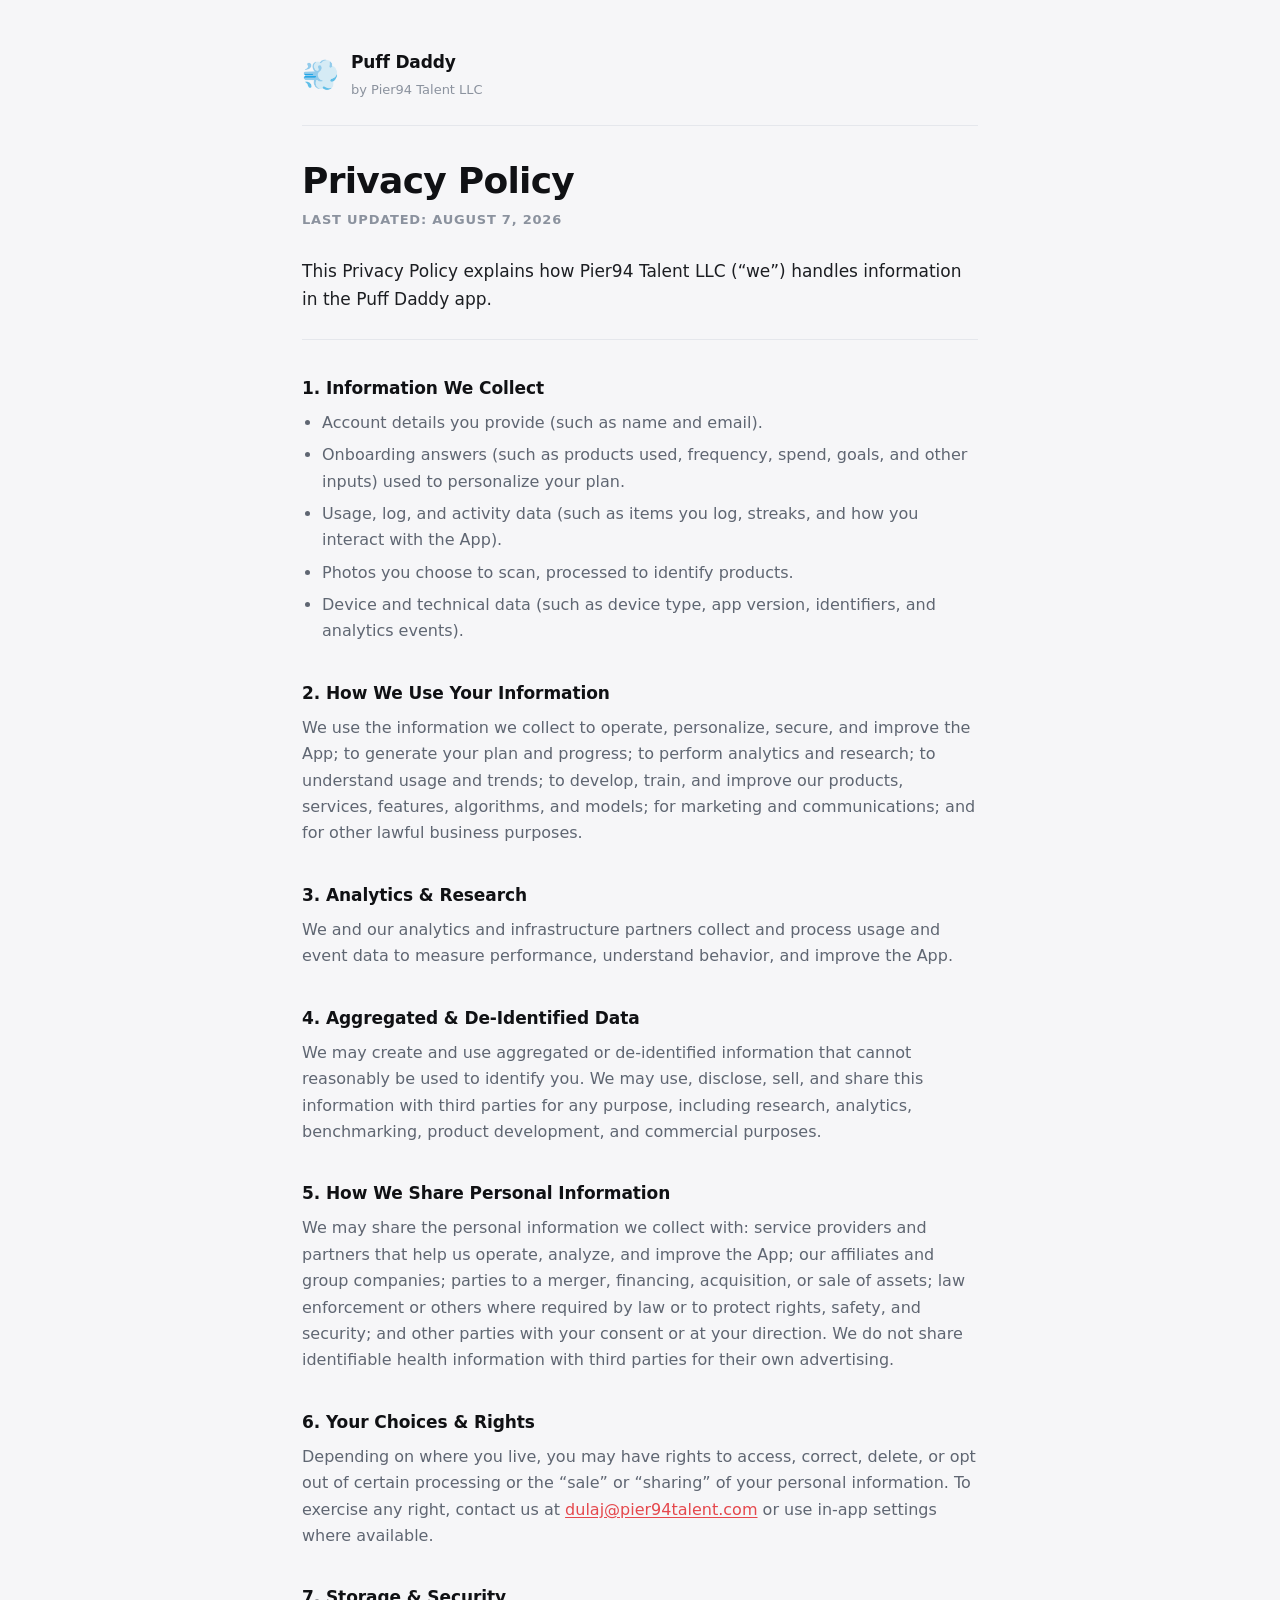
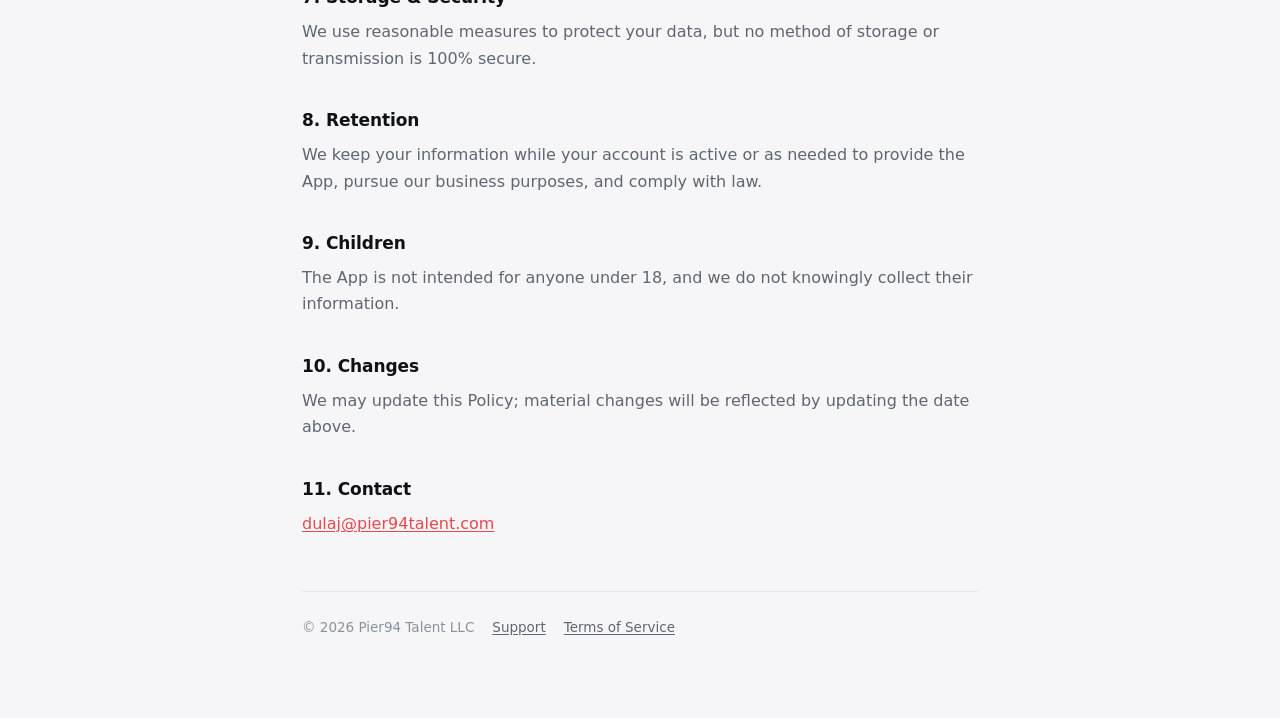
==== privacy.html @ 1862668e "Puff Daddy support, privacy policy and terms pages" ====
<!doctype html>
<html lang="en">
<head>
<meta charset="utf-8">
<meta name="viewport" content="width=device-width, initial-scale=1">
<title>Privacy Policy — Puff Daddy</title>
<meta name="description" content="How Pier94 Talent LLC handles information in the Puff Daddy app.">
<link rel="stylesheet" href="style.css">
</head>
<body>
<div class="wrap">

  <header class="site">
    <span class="mark">💨</span>
    <div>
      <a class="name" href="index.html">Puff Daddy</a><br>
      <span class="by">by Pier94 Talent LLC</span>
    </div>
  </header>

  <h1>Privacy Policy</h1>
  <p class="updated">Last updated: August 7, 2026</p>

  <p class="intro">This Privacy Policy explains how Pier94 Talent LLC (“we”) handles information in the Puff Daddy app.</p>

  <h2>1. Information We Collect</h2>
  <ul>
    <li>Account details you provide (such as name and email).</li>
    <li>Onboarding answers (such as products used, frequency, spend, goals, and other inputs) used to personalize your plan.</li>
    <li>Usage, log, and activity data (such as items you log, streaks, and how you interact with the App).</li>
    <li>Photos you choose to scan, processed to identify products.</li>
    <li>Device and technical data (such as device type, app version, identifiers, and analytics events).</li>
  </ul>

  <h2>2. How We Use Your Information</h2>
  <p>We use the information we collect to operate, personalize, secure, and improve the App; to generate your plan and progress; to perform analytics and research; to understand usage and trends; to develop, train, and improve our products, services, features, algorithms, and models; for marketing and communications; and for other lawful business purposes.</p>

  <h2>3. Analytics &amp; Research</h2>
  <p>We and our analytics and infrastructure partners collect and process usage and event data to measure performance, understand behavior, and improve the App.</p>

  <h2>4. Aggregated &amp; De-Identified Data</h2>
  <p>We may create and use aggregated or de-identified information that cannot reasonably be used to identify you. We may use, disclose, sell, and share this information with third parties for any purpose, including research, analytics, benchmarking, product development, and commercial purposes.</p>

  <h2>5. How We Share Personal Information</h2>
  <p>We may share the personal information we collect with: service providers and partners that help us operate, analyze, and improve the App; our affiliates and group companies; parties to a merger, financing, acquisition, or sale of assets; law enforcement or others where required by law or to protect rights, safety, and security; and other parties with your consent or at your direction. We do not share identifiable health information with third parties for their own advertising.</p>

  <h2>6. Your Choices &amp; Rights</h2>
  <p>Depending on where you live, you may have rights to access, correct, delete, or opt out of certain processing or the “sale” or “sharing” of your personal information. To exercise any right, contact us at <a href="mailto:dulaj@pier94talent.com">dulaj@pier94talent.com</a> or use in-app settings where available.</p>

  <h2>7. Storage &amp; Security</h2>
  <p>We use reasonable measures to protect your data, but no method of storage or transmission is 100% secure.</p>

  <h2>8. Retention</h2>
  <p>We keep your information while your account is active or as needed to provide the App, pursue our business purposes, and comply with law.</p>

  <h2>9. Children</h2>
  <p>The App is not intended for anyone under 18, and we do not knowingly collect their information.</p>

  <h2>10. Changes</h2>
  <p>We may update this Policy; material changes will be reflected by updating the date above.</p>

  <h2>11. Contact</h2>
  <p><a href="mailto:dulaj@pier94talent.com">dulaj@pier94talent.com</a></p>

  <footer class="site">
    <span>© 2026 Pier94 Talent LLC</span>
    <a href="index.html">Support</a>
    <a href="terms.html">Terms of Service</a>
  </footer>

</div>
</body>
</html>
---- style.css ----
/* Puff Daddy public legal + support pages.
   Matches the app's Cal-AI black-and-white look. No dependencies — these pages
   must stay reachable forever, so nothing here loads from a CDN. */

:root {
  --ink: #101114;
  --text: #1c1e22;
  --muted: #5f6672;
  --faint: #8b929e;
  --bg: #f6f6f8;
  --surface: #ffffff;
  --rule: #e5e7ec;
  --accent: #e5484d;
}
@media (prefers-color-scheme: dark) {
  :root {
    --ink: #f4f5f7;
    --text: #e7e9ee;
    --muted: #a2aab8;
    --faint: #79818f;
    --bg: #0f1114;
    --surface: #16181d;
    --rule: #262a31;
    --accent: #ff6b6f;
  }
}

* { box-sizing: border-box; }

body {
  margin: 0;
  background: var(--bg);
  color: var(--text);
  font: 16px/1.65 -apple-system, BlinkMacSystemFont, "Segoe UI", system-ui, sans-serif;
  -webkit-font-smoothing: antialiased;
}

.wrap { max-width: 720px; margin: 0 auto; padding: 48px 22px 80px; }

header.site {
  display: flex; align-items: center; gap: 12px;
  padding-bottom: 22px; margin-bottom: 34px;
  border-bottom: 1px solid var(--rule);
}
header.site .mark { font-size: 30px; line-height: 1; }
header.site .name {
  font-size: 17px; font-weight: 700; color: var(--ink);
  letter-spacing: -.01em; text-decoration: none;
}
header.site .by { font-size: 13px; color: var(--faint); }

h1 {
  font-size: clamp(28px, 5vw, 36px); line-height: 1.15; letter-spacing: -.02em;
  font-weight: 800; color: var(--ink); margin: 0 0 8px;
}
.updated {
  font-size: 13px; color: var(--faint); margin: 0 0 26px;
  text-transform: uppercase; letter-spacing: .06em; font-weight: 600;
}
.intro {
  font-size: 17px; color: var(--text); margin: 0 0 34px;
  padding-bottom: 26px; border-bottom: 1px solid var(--rule);
}

h2 {
  font-size: 17px; font-weight: 700; color: var(--ink);
  margin: 34px 0 8px; letter-spacing: -.005em;
}
p { margin: 0 0 14px; color: var(--muted); }
ul { margin: 0 0 14px; padding-left: 20px; color: var(--muted); }
li { margin-bottom: 6px; }

a { color: var(--accent); text-decoration: underline; text-underline-offset: 2px; }
a:focus-visible { outline: 2px solid var(--accent); outline-offset: 3px; border-radius: 3px; }

.card {
  background: var(--surface); border: 1px solid var(--rule);
  border-radius: 14px; padding: 22px 24px; margin: 0 0 18px;
}
.card h2 { margin-top: 0; }

.links { display: flex; flex-wrap: wrap; gap: 10px; margin-top: 8px; }
.links a {
  display: inline-block; text-decoration: none; font-size: 14.5px; font-weight: 600;
  color: var(--ink); background: var(--surface);
  border: 1px solid var(--rule); border-radius: 999px; padding: 9px 17px;
}

footer.site {
  margin-top: 54px; padding-top: 24px; border-top: 1px solid var(--rule);
  font-size: 13.5px; color: var(--faint);
  display: flex; flex-wrap: wrap; gap: 8px 18px; align-items: center;
}
footer.site a { color: var(--muted); }
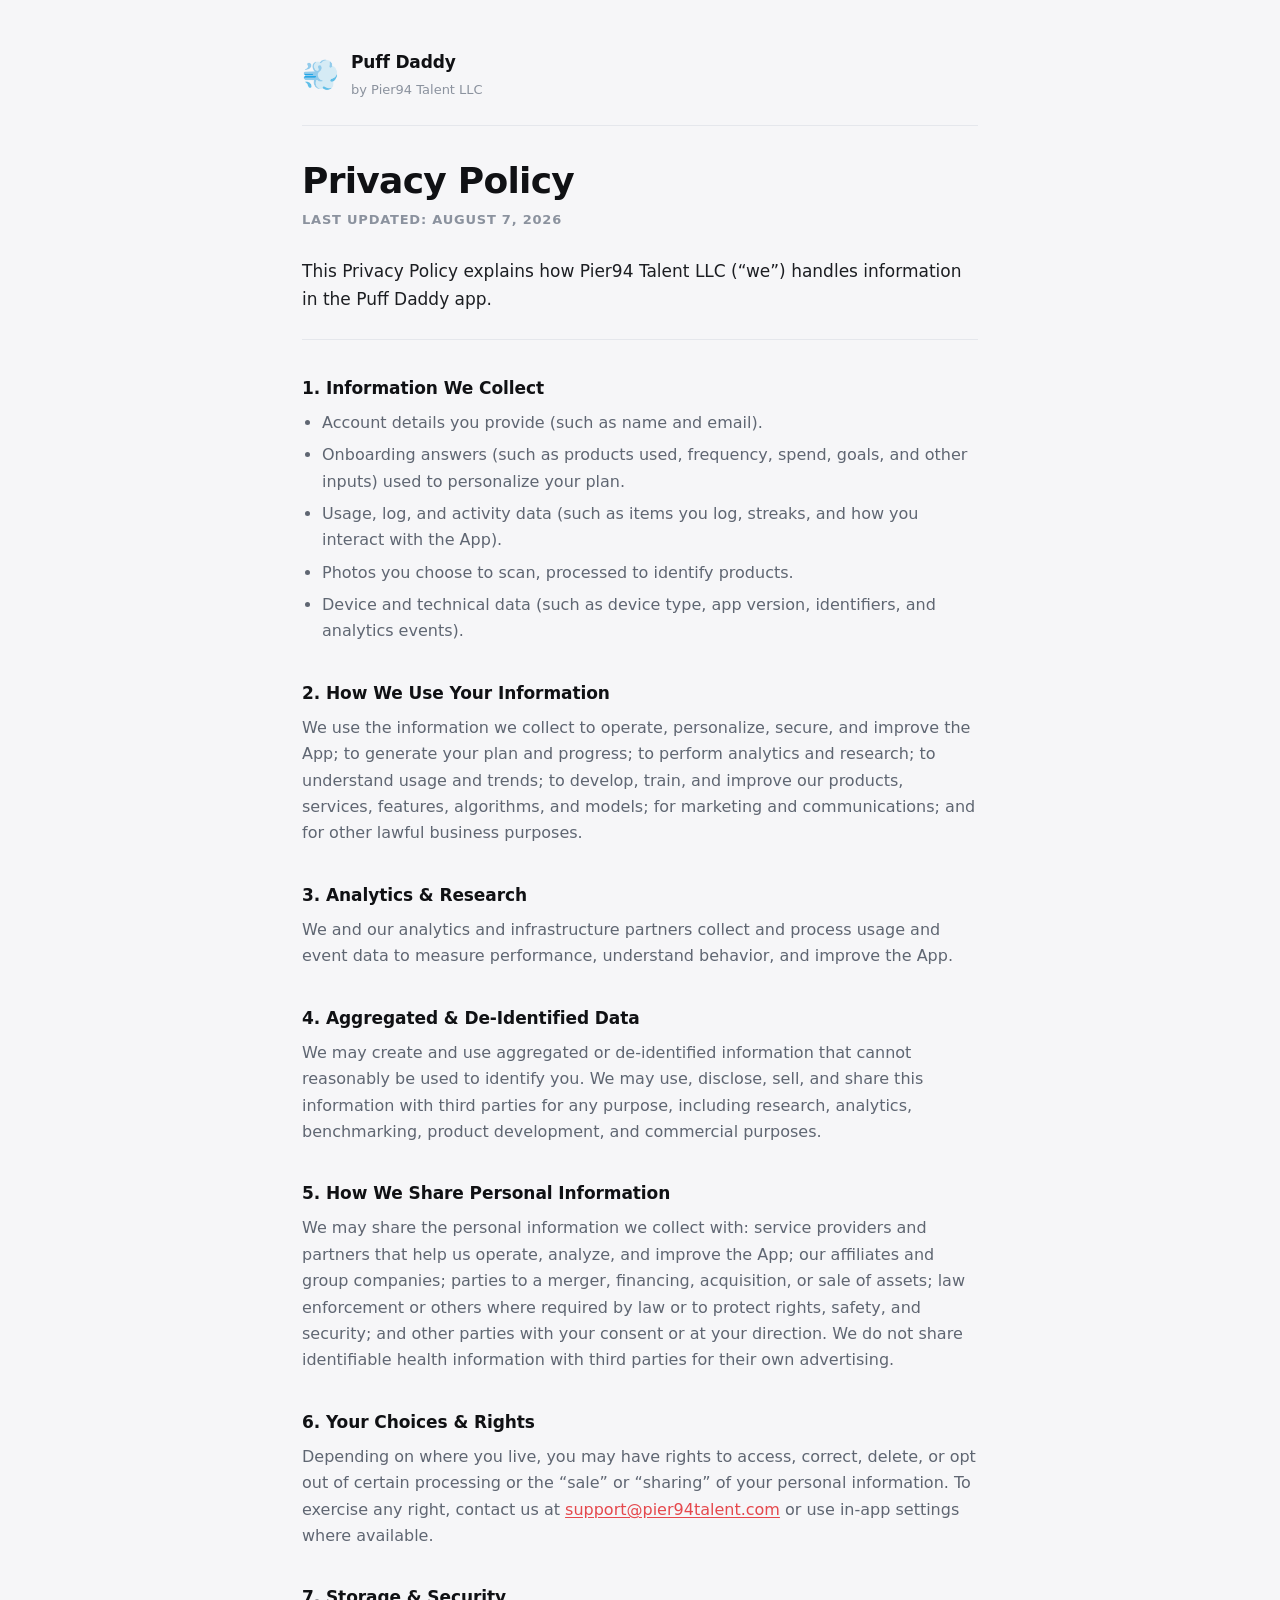
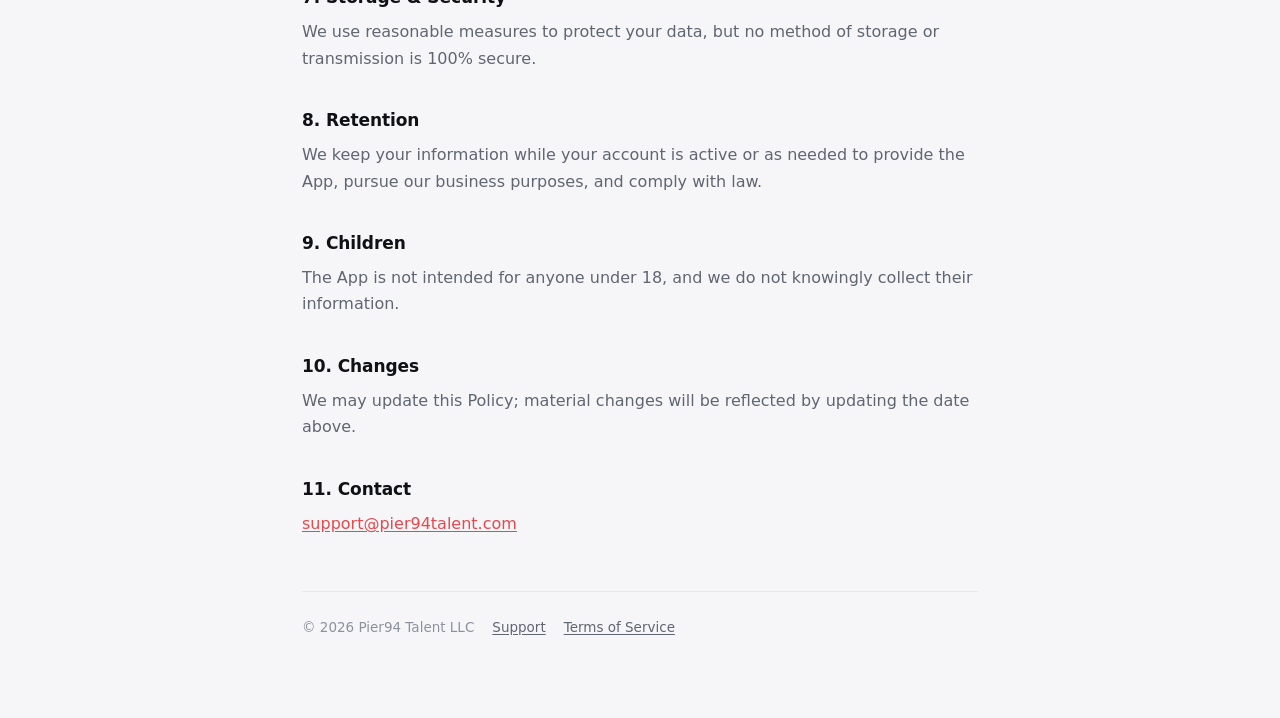
==== commit ccfeb14c: "Use support@pier94talent.com for contact" ====
--- a/privacy.html
+++ b/privacy.html
@@ -45,7 +45,7 @@
   <p>We may share the personal information we collect with: service providers and partners that help us operate, analyze, and improve the App; our affiliates and group companies; parties to a merger, financing, acquisition, or sale of assets; law enforcement or others where required by law or to protect rights, safety, and security; and other parties with your consent or at your direction. We do not share identifiable health information with third parties for their own advertising.</p>
 
   <h2>6. Your Choices &amp; Rights</h2>
-  <p>Depending on where you live, you may have rights to access, correct, delete, or opt out of certain processing or the “sale” or “sharing” of your personal information. To exercise any right, contact us at <a href="mailto:dulaj@pier94talent.com">dulaj@pier94talent.com</a> or use in-app settings where available.</p>
+  <p>Depending on where you live, you may have rights to access, correct, delete, or opt out of certain processing or the “sale” or “sharing” of your personal information. To exercise any right, contact us at <a href="mailto:support@pier94talent.com">support@pier94talent.com</a> or use in-app settings where available.</p>
 
   <h2>7. Storage &amp; Security</h2>
   <p>We use reasonable measures to protect your data, but no method of storage or transmission is 100% secure.</p>
@@ -60,7 +60,7 @@
   <p>We may update this Policy; material changes will be reflected by updating the date above.</p>
 
   <h2>11. Contact</h2>
-  <p><a href="mailto:dulaj@pier94talent.com">dulaj@pier94talent.com</a></p>
+  <p><a href="mailto:support@pier94talent.com">support@pier94talent.com</a></p>
 
   <footer class="site">
     <span>© 2026 Pier94 Talent LLC</span>
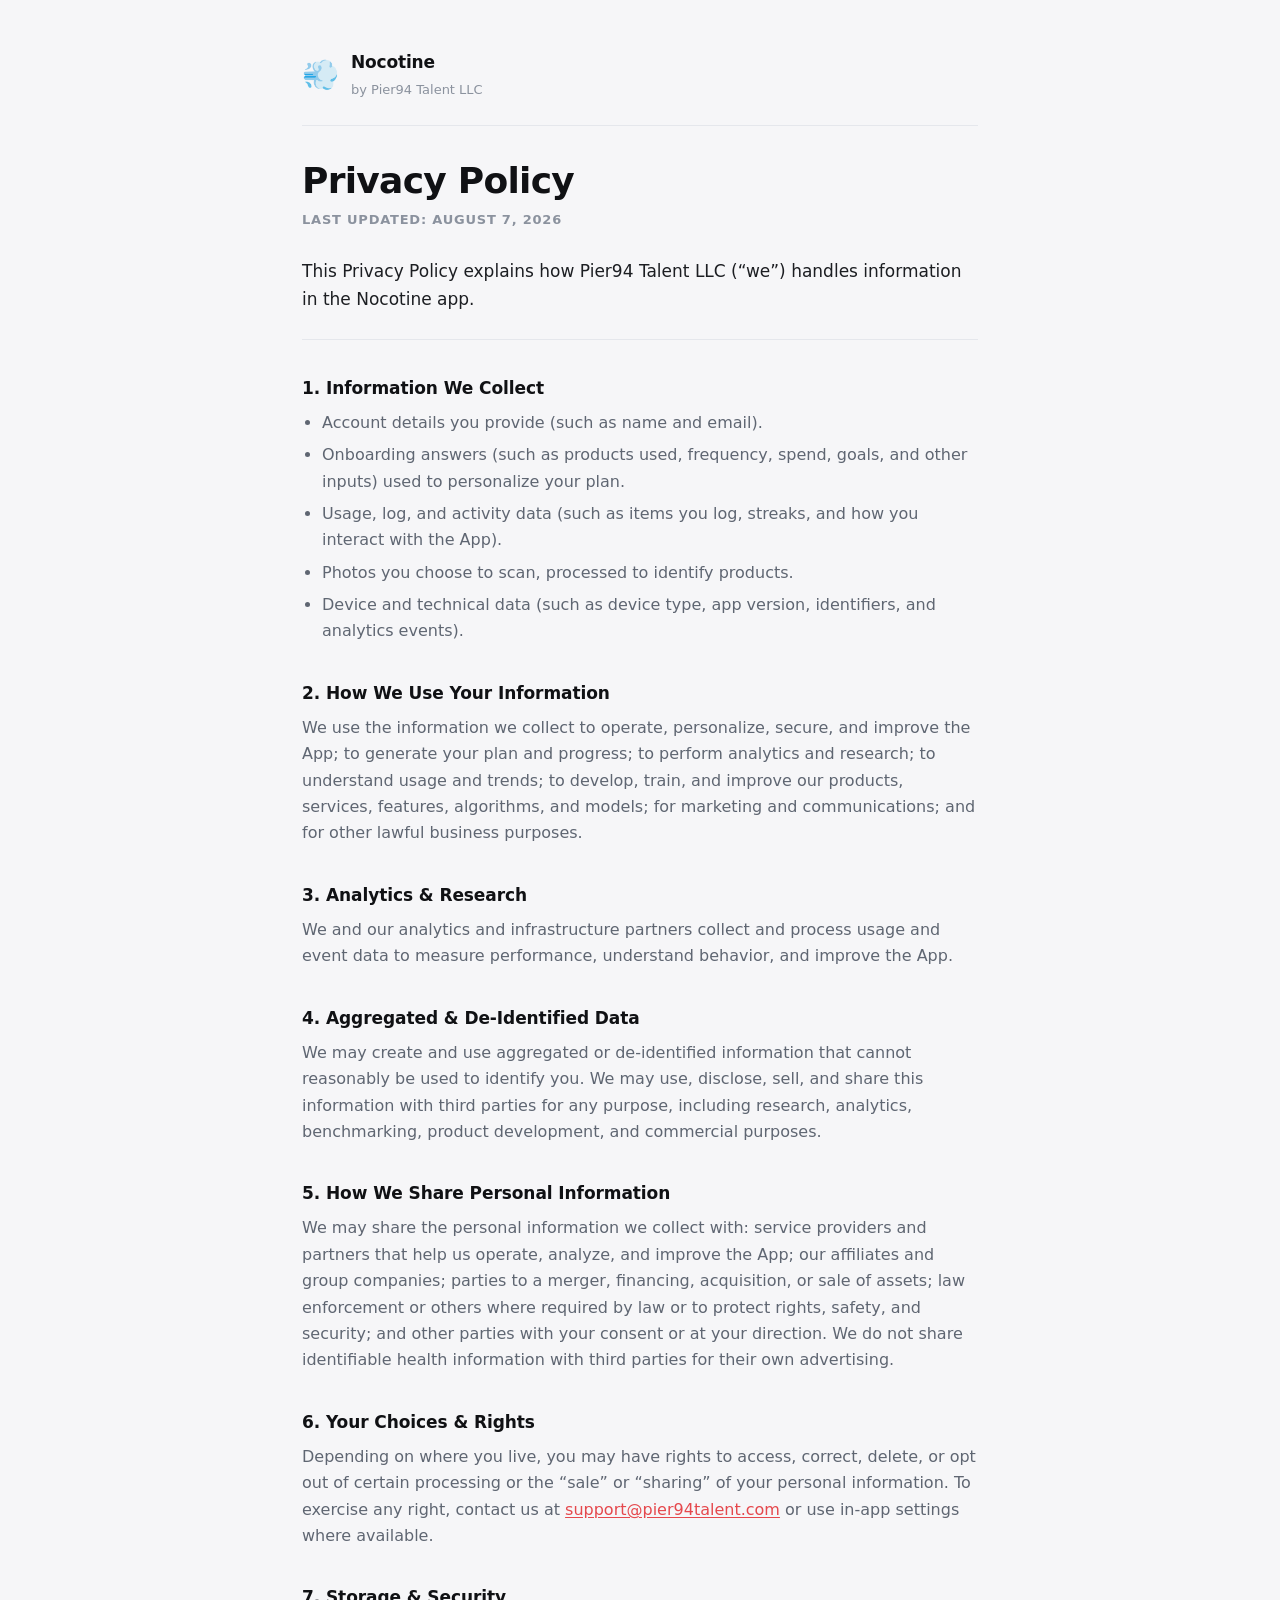
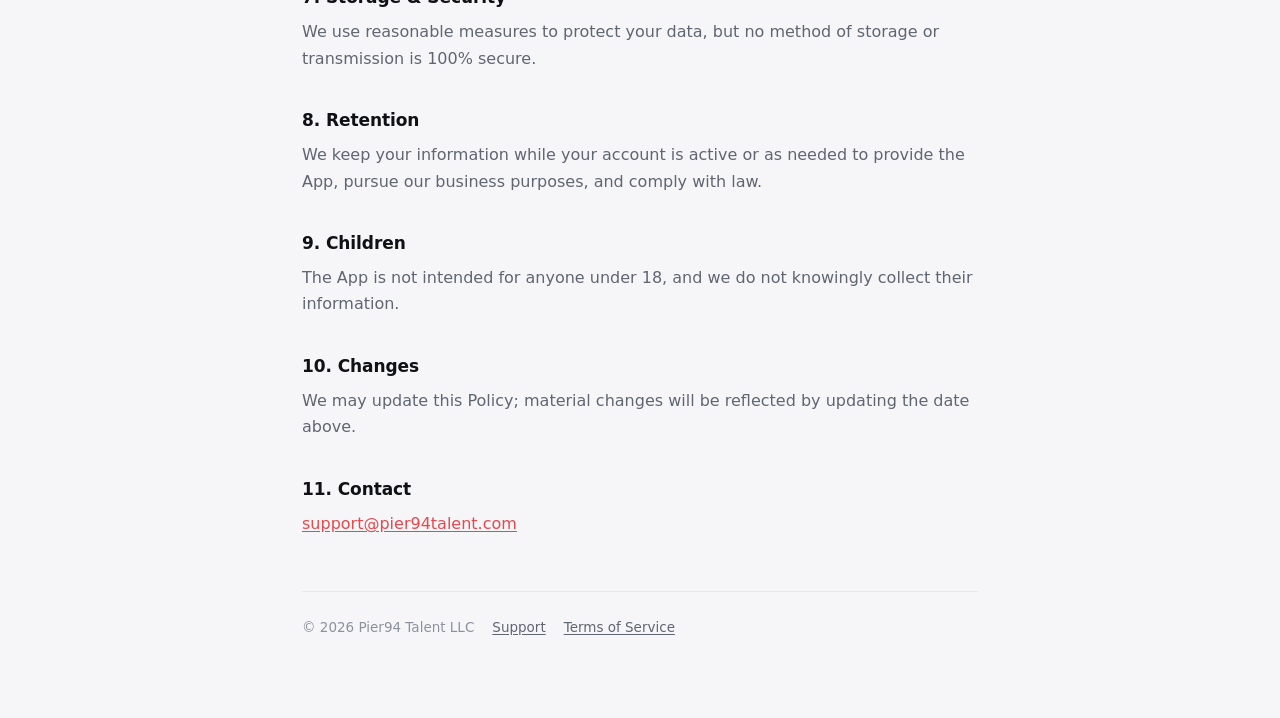
==== commit b9920320: "Rename Puff Daddy to Nocotine across support and legal pages The app was renamed after Apple rejecte" ====
--- a/privacy.html
+++ b/privacy.html
@@ -3,8 +3,8 @@
 <head>
 <meta charset="utf-8">
 <meta name="viewport" content="width=device-width, initial-scale=1">
-<title>Privacy Policy — Puff Daddy</title>
-<meta name="description" content="How Pier94 Talent LLC handles information in the Puff Daddy app.">
+<title>Privacy Policy — Nocotine</title>
+<meta name="description" content="How Pier94 Talent LLC handles information in the Nocotine app.">
 <link rel="stylesheet" href="style.css">
 </head>
 <body>
@@ -13,7 +13,7 @@
   <header class="site">
     <span class="mark">💨</span>
     <div>
-      <a class="name" href="index.html">Puff Daddy</a><br>
+      <a class="name" href="index.html">Nocotine</a><br>
       <span class="by">by Pier94 Talent LLC</span>
     </div>
   </header>
@@ -21,7 +21,7 @@
   <h1>Privacy Policy</h1>
   <p class="updated">Last updated: August 7, 2026</p>
 
-  <p class="intro">This Privacy Policy explains how Pier94 Talent LLC (“we”) handles information in the Puff Daddy app.</p>
+  <p class="intro">This Privacy Policy explains how Pier94 Talent LLC (“we”) handles information in the Nocotine app.</p>
 
   <h2>1. Information We Collect</h2>
   <ul>
--- a/style.css
+++ b/style.css
@@ -1,4 +1,4 @@
-/* Puff Daddy public legal + support pages.
+/* Nocotine public legal + support pages.
    Matches the app's Cal-AI black-and-white look. No dependencies — these pages
    must stay reachable forever, so nothing here loads from a CDN. */
 
